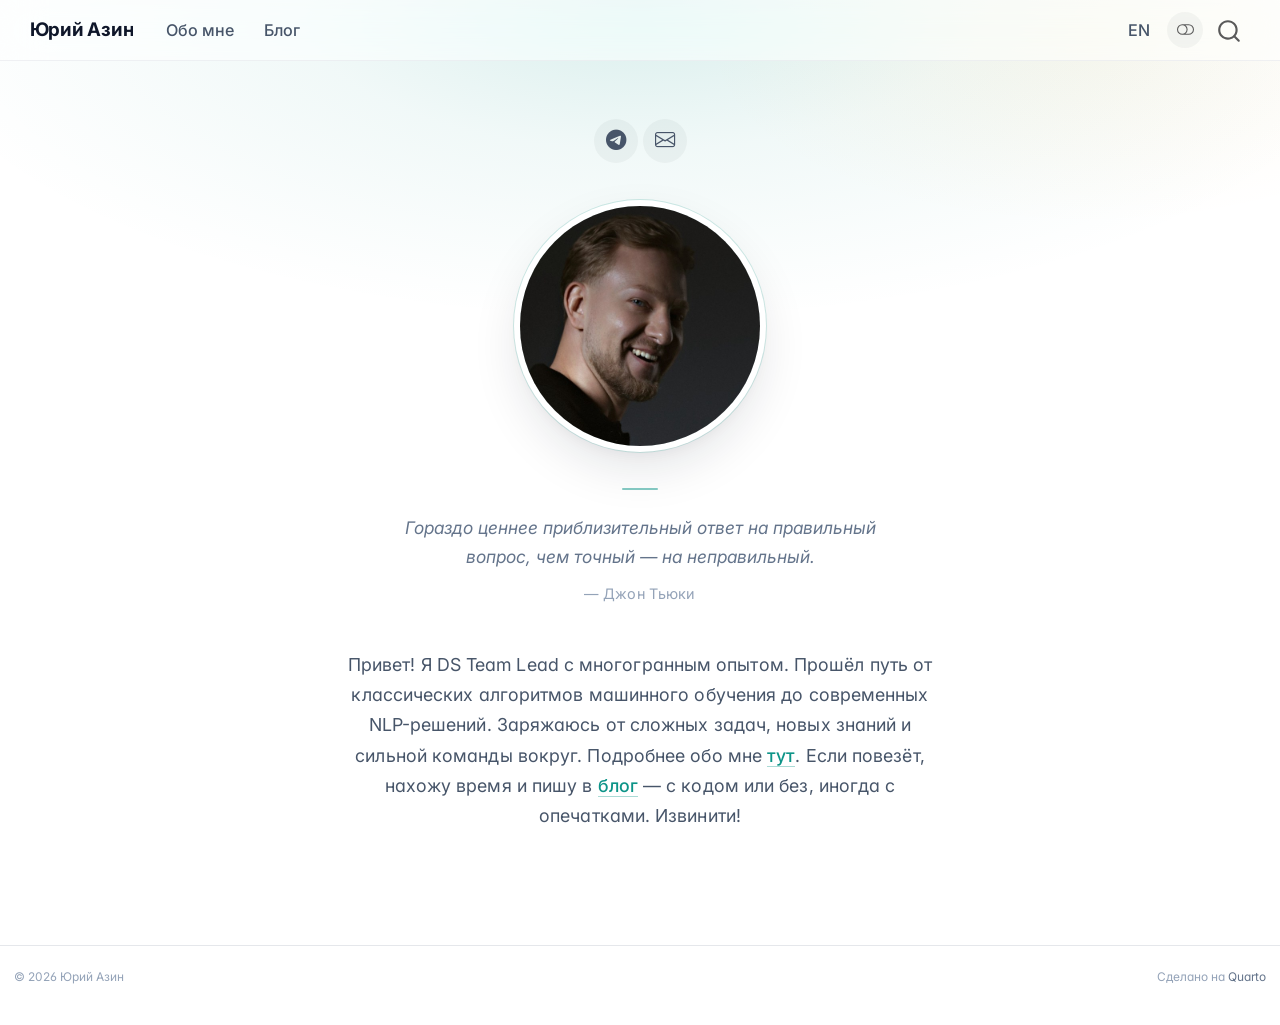
==== index.html @ dbef09c5 "deploy: 8c1075137c1b46c93f8c35273ccd301becf0f461" ====
<!DOCTYPE html>
<html xmlns="http://www.w3.org/1999/xhtml" lang="en" xml:lang="en"><head>

<meta charset="utf-8">
<meta name="generator" content="quarto-1.9.37">

<meta name="viewport" content="width=device-width, initial-scale=1.0, user-scalable=yes">


<title>Юрий Азин — Data Science · ML · NLP – Юрий Азин</title>
<style>
/* Default styles provided by pandoc.
** See https://pandoc.org/MANUAL.html#variables-for-html for config info.
*/
code{white-space: pre-wrap;}
span.smallcaps{font-variant: small-caps;}
div.columns{display: flex; gap: min(4vw, 1.5em);}
div.column{flex: auto; overflow-x: auto;}
div.hanging-indent{margin-left: 1.5em; text-indent: -1.5em;}
ul.task-list{list-style: none;}
ul.task-list li input[type="checkbox"] {
  width: 0.8em;
  margin: 0 0.8em 0.2em -1em; /* quarto-specific, see https://github.com/quarto-dev/quarto-cli/issues/4556 */ 
  vertical-align: middle;
}
/* CSS for syntax highlighting */
html { -webkit-text-size-adjust: 100%; }
pre > code.sourceCode { white-space: pre; position: relative; }
pre > code.sourceCode > span { display: inline-block; line-height: 1.25; }
pre > code.sourceCode > span:empty { height: 1.2em; }
.sourceCode { overflow: visible; }
code.sourceCode > span { color: inherit; text-decoration: inherit; }
div.sourceCode { margin: 1em 0; }
pre.sourceCode { margin: 0; }
@media screen {
div.sourceCode { overflow: auto; }
}
@media print {
pre > code.sourceCode { white-space: pre-wrap; }
pre > code.sourceCode > span { text-indent: -5em; padding-left: 5em; }
}
pre.numberSource code
  { counter-reset: source-line 0; }
pre.numberSource code > span
  { position: relative; left: -4em; counter-increment: source-line; }
pre.numberSource code > span > a:first-child::before
  { content: counter(source-line);
    position: relative; left: -1em; text-align: right; vertical-align: baseline;
    border: none; display: inline-block;
    -webkit-touch-callout: none; -webkit-user-select: none;
    -khtml-user-select: none; -moz-user-select: none;
    -ms-user-select: none; user-select: none;
    padding: 0 4px; width: 4em;
  }
pre.numberSource { margin-left: 3em;  padding-left: 4px; }
div.sourceCode
  {   }
@media screen {
pre > code.sourceCode > span > a:first-child::before { text-decoration: underline; }
}
</style>


<script src="site_libs/quarto-nav/quarto-nav.js"></script>
<script src="site_libs/clipboard/clipboard.min.js"></script>
<script src="site_libs/quarto-search/autocomplete.umd.js"></script>
<script src="site_libs/quarto-search/fuse.min.js"></script>
<script src="site_libs/quarto-search/quarto-search.js"></script>
<meta name="quarto:offset" content="./">
<script src="site_libs/quarto-html/quarto.js" type="module"></script>
<script src="site_libs/quarto-html/tabsets/tabsets.js" type="module"></script>
<script src="site_libs/quarto-html/popper.min.js"></script>
<script src="site_libs/quarto-html/tippy.umd.min.js"></script>
<script src="site_libs/quarto-html/anchor.min.js"></script>
<link href="site_libs/quarto-html/tippy.css" rel="stylesheet">
<link href="site_libs/quarto-html/quarto-syntax-highlighting-c7f20d090c4a6a93f2f603f35975394b.css" rel="stylesheet" class="quarto-color-scheme" id="quarto-text-highlighting-styles">
<link href="site_libs/quarto-html/quarto-syntax-highlighting-dark-76894652a331fa0531f4d7e4de84b889.css" rel="stylesheet" class="quarto-color-scheme quarto-color-alternate" id="quarto-text-highlighting-styles">
<link href="site_libs/quarto-html/quarto-syntax-highlighting-c7f20d090c4a6a93f2f603f35975394b.css" rel="stylesheet" class="quarto-color-scheme-extra" id="quarto-text-highlighting-styles">
<script src="site_libs/bootstrap/bootstrap.min.js"></script>
<link href="site_libs/bootstrap/bootstrap-icons.css" rel="stylesheet">
<link href="site_libs/bootstrap/bootstrap-cbac68687da3de52994483246499e199.min.css" rel="stylesheet" append-hash="true" class="quarto-color-scheme" id="quarto-bootstrap" data-mode="light">
<link href="site_libs/bootstrap/bootstrap-dark-34f11f5c54eaf6b2fd97601cf0307051.min.css" rel="stylesheet" append-hash="true" class="quarto-color-scheme quarto-color-alternate" id="quarto-bootstrap" data-mode="dark">
<link href="site_libs/bootstrap/bootstrap-cbac68687da3de52994483246499e199.min.css" rel="stylesheet" append-hash="true" class="quarto-color-scheme-extra" id="quarto-bootstrap" data-mode="light">
<script id="quarto-search-options" type="application/json">{
  "location": "navbar",
  "copy-button": false,
  "collapse-after": 3,
  "panel-placement": "end",
  "type": "overlay",
  "limit": 50,
  "keyboard-shortcut": [
    "f",
    "/",
    "s"
  ],
  "show-item-context": false,
  "language": {
    "search-no-results-text": "No results",
    "search-matching-documents-text": "matching documents",
    "search-copy-link-title": "Copy link to search",
    "search-hide-matches-text": "Hide additional matches",
    "search-more-match-text": "more match in this document",
    "search-more-matches-text": "more matches in this document",
    "search-clear-button-title": "Clear",
    "search-text-placeholder": "",
    "search-detached-cancel-button-title": "Cancel",
    "search-submit-button-title": "Submit",
    "search-label": "Search"
  }
}</script>
<style>html{ scroll-behavior: smooth; }</style>
<link rel="preconnect" href="https://fonts.googleapis.com">
<link rel="preconnect" href="https://fonts.gstatic.com" crossorigin="">
<link href="https://fonts.googleapis.com/css2?family=Inter:wght@400;500;600;700;800&amp;family=JetBrains+Mono:wght@400;500&amp;display=swap" rel="stylesheet">
<script>
  // Переключатель языка через event delegation — работает даже если
  // пользователь успевает кликнуть до DOMContentLoaded. Ведём НЕ на
  // главную, а на эквивалентную страницу: RU → EN (префикс /en),
  // EN → RU (без него). Позиция скролла переносится через
  // sessionStorage и восстанавливается на новой странице.
  function langTarget(label) {
    var path = window.location.pathname || '/';
    if (label === 'EN') return '/en' + (path === '/' ? '/' : path);
    if (label === 'RU') return path.replace(/^\/en\b/, '') || '/';
    return null;
  }
  // Заодно обновляем href при загрузке — чтобы корректно работали
  // hover-подсказки и "Открыть в новой вкладке"
  document.addEventListener('DOMContentLoaded', function () {
    var origin = window.location.origin;
    var s = window.location.search || '', h = window.location.hash || '';
    document.querySelectorAll('.navbar .nav-link').forEach(function (a) {
      var label = (a.textContent || '').trim();
      var t = langTarget(label);
      if (t) a.href = origin + t + s + h;
    });
  });
  // В dev-окружении у нас два preview-порта (4848 = RU+EN merged,
  // 4849 = только EN). На :4849 клик "RU" не находит файлы — поэтому
  // принудительно ходим через :4848 (где есть оба языка).
  function devOrigin() {
    var origin = window.location.origin;
    var host = window.location.hostname;
    var port = window.location.port;
    if ((host === '127.0.0.1' || host === 'localhost') &&
        (port === '4848' || port === '4849')) {
      return window.location.protocol + '//' + host + ':4848';
    }
    return origin;
  }
  // Главный обработчик — перехват клика
  document.addEventListener('click', function (e) {
    var a = e.target && e.target.closest && e.target.closest('.navbar a.nav-link');
    if (!a) return;
    var label = (a.textContent || '').trim();
    var t = langTarget(label);
    if (!t) return;
    e.preventDefault();
    e.stopPropagation();
    try {
      sessionStorage.setItem('lang-switch', JSON.stringify({
        target: t, scroll: window.scrollY
      }));
    } catch (_) {}
    window.location.href = devOrigin() + t +
      (window.location.search || '') + (window.location.hash || '');
  }, true);
  // На новой странице — восстанавливаем скролл
  window.addEventListener('load', function () {
    try {
      var raw = sessionStorage.getItem('lang-switch');
      if (!raw) return;
      var data = JSON.parse(raw);
      sessionStorage.removeItem('lang-switch');
      if (data.target === window.location.pathname) {
        requestAnimationFrame(function () {
          window.scrollTo(0, data.scroll || 0);
        });
      }
    } catch (_) {}
  });

  // Собираем byline-строку из мета-данных Quarto (дата, время
  // чтения, категории) и кладём её под заголовком, между title
  // и description. Оригинальные блоки скрываем.
  document.addEventListener('DOMContentLoaded', function () {
    var header = document.getElementById('title-block-header');
    if (!header) return;
    var titleBlock = header.querySelector('.quarto-title');
    if (!titleBlock) return;
    var dateEl = header.querySelector('.quarto-title-meta p.date');
    var cats   = header.querySelectorAll('.quarto-category');

    // Reading time: считаем сами по содержимому статьи
    // (Quarto не выводит его в title-block по умолчанию)
    function readingMinutes() {
      var body = document.querySelector('main, #quarto-document-content, article');
      if (!body) return null;
      var text = (body.textContent || '').trim();
      var words = text ? text.split(/\s+/).length : 0;
      if (words < 50) return null;
      return Math.max(1, Math.round(words / 200));
    }

    var parts = [];
    if (dateEl && dateEl.textContent.trim()) {
      parts.push('<span class="bl-date">' + dateEl.textContent.trim() + '</span>');
    }
    var m = readingMinutes();
    if (m) {
      parts.push('<span class="bl-time">' + m + ' мин чтения</span>');
    }
    if (cats.length) {
      var chips = Array.prototype.map.call(cats, function (c) {
        return '<span class="bl-cat">' + c.textContent.trim() + '</span>';
      }).join('');
      parts.push('<span class="bl-cats">' + chips + '</span>');
    }
    if (!parts.length) return;

    var byline = document.createElement('div');
    byline.className = 'post-byline';
    byline.innerHTML = parts.join('<span class="bl-sep">·</span>');
    titleBlock.insertAdjacentElement('afterend', byline);

    var oldMeta = header.querySelector('.quarto-title-meta');
    var oldCats = header.querySelector('.quarto-categories');
    if (oldMeta) oldMeta.style.display = 'none';
    if (oldCats) oldCats.style.display = 'none';
  });

  // Сохраняем позицию скролла при переключении темы. Перехватываем
  // клик в capture-фазе, блокируем инлайн-onclick через
  // stopImmediatePropagation и сами вызываем quartoToggleColorScheme.
  // Скролл восстанавливаем несколько раз (rAF + setTimeout) — после
  // того, как Quarto переколбасит стили и перерасставит элементы.
  document.addEventListener('click', function (e) {
    var t = e.target && e.target.closest && e.target.closest('.quarto-color-scheme-toggle');
    if (!t) return;
    e.preventDefault();
    e.stopImmediatePropagation();
    e.stopPropagation();

    var y = window.scrollY;
    if (typeof window.quartoToggleColorScheme === 'function') {
      window.quartoToggleColorScheme();
    }
    function restore() { window.scrollTo(0, y); }
    restore();
    requestAnimationFrame(restore);
    requestAnimationFrame(function () { requestAnimationFrame(restore); });
    setTimeout(restore, 30);
    setTimeout(restore, 100);
    setTimeout(restore, 250);
  }, true);
</script>


<link rel="stylesheet" href="styles.css">
</head>

<body class="nav-fixed quarto-light"><script id="quarto-html-before-body" type="application/javascript">
    const toggleBodyColorMode = (bsSheetEl) => {
      const mode = bsSheetEl.getAttribute("data-mode");
      const bodyEl = window.document.querySelector("body");
      if (mode === "dark") {
        bodyEl.classList.add("quarto-dark");
        bodyEl.classList.remove("quarto-light");
      } else {
        bodyEl.classList.add("quarto-light");
        bodyEl.classList.remove("quarto-dark");
      }
    }
    const toggleBodyColorPrimary = () => {
      const bsSheetEl = window.document.querySelector("link#quarto-bootstrap:not([rel=disabled-stylesheet])");
      if (bsSheetEl) {
        toggleBodyColorMode(bsSheetEl);
      }
    }
    const setColorSchemeToggle = (alternate) => {
      const toggles = window.document.querySelectorAll('.quarto-color-scheme-toggle');
      for (let i=0; i < toggles.length; i++) {
        const toggle = toggles[i];
        if (toggle) {
          if (alternate) {
            toggle.classList.add("alternate");
          } else {
            toggle.classList.remove("alternate");
          }
        }
      }
    };
    const toggleColorMode = (alternate) => {
      // Switch the stylesheets
      const primaryStylesheets = window.document.querySelectorAll('link.quarto-color-scheme:not(.quarto-color-alternate)');
      const alternateStylesheets = window.document.querySelectorAll('link.quarto-color-scheme.quarto-color-alternate');
      manageTransitions('#quarto-margin-sidebar .nav-link', false);
      if (alternate) {
        // note: dark is layered on light, we don't disable primary!
        enableStylesheet(alternateStylesheets);
        for (const sheetNode of alternateStylesheets) {
          if (sheetNode.id === "quarto-bootstrap") {
            toggleBodyColorMode(sheetNode);
          }
        }
      } else {
        disableStylesheet(alternateStylesheets);
        enableStylesheet(primaryStylesheets)
        toggleBodyColorPrimary();
      }
      manageTransitions('#quarto-margin-sidebar .nav-link', true);
      // Switch the toggles
      setColorSchemeToggle(alternate)
      // Hack to workaround the fact that safari doesn't
      // properly recolor the scrollbar when toggling (#1455)
      if (navigator.userAgent.indexOf('Safari') > 0 && navigator.userAgent.indexOf('Chrome') == -1) {
        manageTransitions("body", false);
        window.scrollTo(0, 1);
        setTimeout(() => {
          window.scrollTo(0, 0);
          manageTransitions("body", true);
        }, 40);
      }
    }
    const disableStylesheet = (stylesheets) => {
      for (let i=0; i < stylesheets.length; i++) {
        const stylesheet = stylesheets[i];
        stylesheet.rel = 'disabled-stylesheet';
      }
    }
    const enableStylesheet = (stylesheets) => {
      for (let i=0; i < stylesheets.length; i++) {
        const stylesheet = stylesheets[i];
        if(stylesheet.rel !== 'stylesheet') { // for Chrome, which will still FOUC without this check
          stylesheet.rel = 'stylesheet';
        }
      }
    }
    const manageTransitions = (selector, allowTransitions) => {
      const els = window.document.querySelectorAll(selector);
      for (let i=0; i < els.length; i++) {
        const el = els[i];
        if (allowTransitions) {
          el.classList.remove('notransition');
        } else {
          el.classList.add('notransition');
        }
      }
    }
    const isFileUrl = () => {
      return window.location.protocol === 'file:';
    }
    const hasAlternateSentinel = () => {
      let styleSentinel = getColorSchemeSentinel();
      if (styleSentinel !== null) {
        return styleSentinel === "alternate";
      } else {
        return false;
      }
    }
    const setStyleSentinel = (alternate) => {
      const value = alternate ? "alternate" : "default";
      if (!isFileUrl()) {
        window.localStorage.setItem("quarto-color-scheme", value);
      } else {
        localAlternateSentinel = value;
      }
    }
    const getColorSchemeSentinel = () => {
      if (!isFileUrl()) {
        const storageValue = window.localStorage.getItem("quarto-color-scheme");
        return storageValue != null ? storageValue : localAlternateSentinel;
      } else {
        return localAlternateSentinel;
      }
    }
    const toggleGiscusIfUsed = (isAlternate, darkModeDefault) => {
      const baseTheme = document.querySelector('#giscus-base-theme')?.value ?? 'light';
      const alternateTheme = document.querySelector('#giscus-alt-theme')?.value ?? 'dark';
      let newTheme = '';
      if(authorPrefersDark) {
        newTheme = isAlternate ? baseTheme : alternateTheme;
      } else {
        newTheme = isAlternate ? alternateTheme : baseTheme;
      }
      const changeGiscusTheme = () => {
        // From: https://github.com/giscus/giscus/issues/336
        const sendMessage = (message) => {
          const iframe = document.querySelector('iframe.giscus-frame');
          if (!iframe) return;
          iframe.contentWindow.postMessage({ giscus: message }, 'https://giscus.app');
        }
        sendMessage({
          setConfig: {
            theme: newTheme
          }
        });
      }
      const isGiscussLoaded = window.document.querySelector('iframe.giscus-frame') !== null;
      if (isGiscussLoaded) {
        changeGiscusTheme();
      }
    };
    const authorPrefersDark = false;
    const darkModeDefault = authorPrefersDark;
      document.querySelector('link#quarto-text-highlighting-styles.quarto-color-scheme-extra').rel = 'disabled-stylesheet';
      document.querySelector('link#quarto-bootstrap.quarto-color-scheme-extra').rel = 'disabled-stylesheet';
    let localAlternateSentinel = darkModeDefault ? 'alternate' : 'default';
    // Dark / light mode switch
    window.quartoToggleColorScheme = () => {
      // Read the current dark / light value
      let toAlternate = !hasAlternateSentinel();
      toggleColorMode(toAlternate);
      setStyleSentinel(toAlternate);
      toggleGiscusIfUsed(toAlternate, darkModeDefault);
      window.dispatchEvent(new Event('resize'));
    };
    // Switch to dark mode if need be
    if (hasAlternateSentinel()) {
      toggleColorMode(true);
    } else {
      toggleColorMode(false);
    }
  </script>

<div id="quarto-search-results"></div>
  <header id="quarto-header" class="headroom fixed-top">
    <nav class="navbar navbar-expand-lg " data-bs-theme="dark">
      <div class="navbar-container container-fluid">
      <div class="navbar-brand-container mx-auto">
    <a class="navbar-brand" href="./index.html">
    <span class="navbar-title">Юрий Азин</span>
    </a>
  </div>
            <div id="quarto-search" class="" title="Search"></div>
          <button class="navbar-toggler" type="button" data-bs-toggle="collapse" data-bs-target="#navbarCollapse" aria-controls="navbarCollapse" role="menu" aria-expanded="false" aria-label="Toggle navigation" onclick="if (window.quartoToggleHeadroom) { window.quartoToggleHeadroom(); }">
  <span class="navbar-toggler-icon"></span>
</button>
          <div class="collapse navbar-collapse" id="navbarCollapse">
            <ul class="navbar-nav navbar-nav-scroll me-auto">
  <li class="nav-item">
    <a class="nav-link" href="./about.html"> 
<span class="menu-text">Обо мне</span></a>
  </li>  
  <li class="nav-item">
    <a class="nav-link" href="./blog.html"> 
<span class="menu-text">Блог</span></a>
  </li>  
</ul>
            <ul class="navbar-nav navbar-nav-scroll ms-auto">
  <li class="nav-item compact">
    <a class="nav-link" href="https://t.me/Zzzabardast"> <i class="bi bi-telegram" role="img" aria-label="Telegram">
</i> 
<span class="menu-text"></span></a>
  </li>  
  <li class="nav-item compact">
    <a class="nav-link" href="mailto:y.azin@mail.ru"> <i class="bi bi-envelope" role="img" aria-label="Email">
</i> 
<span class="menu-text"></span></a>
  </li>  
  <li class="nav-item">
    <a class="nav-link" href="./en/"> 
<span class="menu-text">EN</span></a>
  </li>  
</ul>
          </div> <!-- /navcollapse -->
            <div class="quarto-navbar-tools">
  <a href="" class="quarto-color-scheme-toggle quarto-navigation-tool  px-1" onclick="window.quartoToggleColorScheme(); return false;" title="Toggle dark mode"><i class="bi"></i></a>
</div>
      </div> <!-- /container-fluid -->
    </nav>
</header>
<!-- content -->
<div id="quarto-content" class="quarto-container page-columns page-rows-contents page-layout-full page-navbar">
<!-- sidebar -->
<!-- margin-sidebar -->
    
<!-- main -->
<main class="content column-page" id="quarto-document-content"><header id="title-block-header" class="quarto-title-block"><h1 class="title display-7">Юрий Азин — Data Science · ML · NLP</h1></header>


<header id="title-block-header">
<div class="quarto-title-block"><div><button type="button" class="btn code-tools-button" id="quarto-code-tools-source"><i class="bi"></i> Code</button></div></div>

</header>


<div class="hero-block">
<div class="hero-social">
<p><a href="https://t.me/Zzzabardast" aria-label="Telegram" title="Telegram: @Zzzabardast"><i class="bi bi-telegram"></i></a> <a href="mailto:y.azin@mail.ru" aria-label="Email" title="y.azin@mail.ru"><i class="bi bi-envelope"></i></a></p>
</div>
<p><img src="assets/profile.jpg" alt="Юрий Азин" class="hero-photo"></p>
<blockquote class="blockquote">
<p>Гораздо ценнее приблизительный ответ на правильный вопрос, чем точный — на неправильный.</p>
<p>— Джон Тьюки</p>
</blockquote>
<p>Привет! Я DS Team Lead с многогранным опытом. Прошёл путь от классических алгоритмов машинного обучения до современных NLP-решений. Заряжаюсь от сложных задач, новых знаний и сильной команды вокруг. Подробнее обо мне <a href="./about.html">тут</a>. Если повезёт, нахожу время и пишу в <a href="./blog.html">блог</a> — с кодом или без, иногда с опечатками. Извинити!</p>
</div>


<!-- -->


</main> <!-- /main -->
<script id="quarto-html-after-body" type="application/javascript">
  window.document.addEventListener("DOMContentLoaded", function (event) {
    // Ensure there is a toggle, if there isn't float one in the top right
    if (window.document.querySelector('.quarto-color-scheme-toggle') === null) {
      const a = window.document.createElement('a');
      a.classList.add('top-right');
      a.classList.add('quarto-color-scheme-toggle');
      a.href = "";
      a.onclick = function() { try { window.quartoToggleColorScheme(); } catch {} return false; };
      const i = window.document.createElement("i");
      i.classList.add('bi');
      a.appendChild(i);
      window.document.body.appendChild(a);
    }
    setColorSchemeToggle(hasAlternateSentinel())
    const icon = "";
    const anchorJS = new window.AnchorJS();
    anchorJS.options = {
      placement: 'right',
      icon: icon
    };
    anchorJS.add('.anchored');
    const isCodeAnnotation = (el) => {
      for (const clz of el.classList) {
        if (clz.startsWith('code-annotation-')) {                     
          return true;
        }
      }
      return false;
    }
    const onCopySuccess = function(e) {
      // button target
      const button = e.trigger;
      // don't keep focus
      button.blur();
      // flash "checked"
      button.classList.add('code-copy-button-checked');
      var currentTitle = button.getAttribute("title");
      button.setAttribute("title", "Copied!");
      let tooltip;
      if (window.bootstrap) {
        button.setAttribute("data-bs-toggle", "tooltip");
        button.setAttribute("data-bs-placement", "left");
        button.setAttribute("data-bs-title", "Copied!");
        tooltip = new bootstrap.Tooltip(button, 
          { trigger: "manual", 
            customClass: "code-copy-button-tooltip",
            offset: [0, -8]});
        tooltip.show();    
      }
      setTimeout(function() {
        if (tooltip) {
          tooltip.hide();
          button.removeAttribute("data-bs-title");
          button.removeAttribute("data-bs-toggle");
          button.removeAttribute("data-bs-placement");
        }
        button.setAttribute("title", currentTitle);
        button.classList.remove('code-copy-button-checked');
      }, 1000);
      // clear code selection
      e.clearSelection();
    }
    const getTextToCopy = function(trigger) {
      const outerScaffold = trigger.parentElement.cloneNode(true);
      const codeEl = outerScaffold.querySelector('code');
      for (const childEl of codeEl.children) {
        if (isCodeAnnotation(childEl)) {
          childEl.remove();
        }
      }
      return codeEl.innerText;
    }
    const clipboard = new window.ClipboardJS('.code-copy-button:not([data-in-quarto-modal])', {
      text: getTextToCopy
    });
    clipboard.on('success', onCopySuccess);
    if (window.document.getElementById('quarto-embedded-source-code-modal')) {
      const clipboardModal = new window.ClipboardJS('.code-copy-button[data-in-quarto-modal]', {
        text: getTextToCopy,
        container: window.document.getElementById('quarto-embedded-source-code-modal')
      });
      clipboardModal.on('success', onCopySuccess);
    }
    const viewSource = window.document.getElementById('quarto-view-source') ||
                       window.document.getElementById('quarto-code-tools-source');
    if (viewSource) {
      const sourceUrl = viewSource.getAttribute("data-quarto-source-url");
      viewSource.addEventListener("click", function(e) {
        if (sourceUrl) {
          // rstudio viewer pane
          if (/\bcapabilities=\b/.test(window.location)) {
            window.open(sourceUrl);
          } else {
            window.location.href = sourceUrl;
          }
        } else {
          const modal = new bootstrap.Modal(document.getElementById('quarto-embedded-source-code-modal'));
          modal.show();
        }
        return false;
      });
    }
    function toggleCodeHandler(show) {
      return function(e) {
        const detailsSrc = window.document.querySelectorAll(".cell > details > .sourceCode");
        for (let i=0; i<detailsSrc.length; i++) {
          const details = detailsSrc[i].parentElement;
          if (show) {
            details.open = true;
          } else {
            details.removeAttribute("open");
          }
        }
        const cellCodeDivs = window.document.querySelectorAll(".cell > .sourceCode");
        const fromCls = show ? "hidden" : "unhidden";
        const toCls = show ? "unhidden" : "hidden";
        for (let i=0; i<cellCodeDivs.length; i++) {
          const codeDiv = cellCodeDivs[i];
          if (codeDiv.classList.contains(fromCls)) {
            codeDiv.classList.remove(fromCls);
            codeDiv.classList.add(toCls);
          } 
        }
        return false;
      }
    }
    const hideAllCode = window.document.getElementById("quarto-hide-all-code");
    if (hideAllCode) {
      hideAllCode.addEventListener("click", toggleCodeHandler(false));
    }
    const showAllCode = window.document.getElementById("quarto-show-all-code");
    if (showAllCode) {
      showAllCode.addEventListener("click", toggleCodeHandler(true));
    }
      var localhostRegex = new RegExp(/^(?:http|https):\/\/localhost\:?[0-9]*\//);
      var mailtoRegex = new RegExp(/^mailto:/);
        var filterRegex = new RegExp("https:\/\/AzinY\.github\.io");
      var isInternal = (href) => {
          return filterRegex.test(href) || localhostRegex.test(href) || mailtoRegex.test(href);
      }
      // Inspect non-navigation links and adorn them if external
     var links = window.document.querySelectorAll('a[href]:not(.nav-link):not(.navbar-brand):not(.toc-action):not(.sidebar-link):not(.sidebar-item-toggle):not(.pagination-link):not(.no-external):not([aria-hidden]):not(.dropdown-item):not(.quarto-navigation-tool):not(.about-link)');
      for (var i=0; i<links.length; i++) {
        const link = links[i];
        if (!isInternal(link.href)) {
          // undo the damage that might have been done by quarto-nav.js in the case of
          // links that we want to consider external
          if (link.dataset.originalHref !== undefined) {
            link.href = link.dataset.originalHref;
          }
        }
      }
    function tippyHover(el, contentFn, onTriggerFn, onUntriggerFn) {
      const config = {
        allowHTML: true,
        maxWidth: 500,
        delay: 100,
        arrow: false,
        appendTo: function(el) {
            return el.parentElement;
        },
        interactive: true,
        interactiveBorder: 10,
        theme: 'quarto',
        placement: 'bottom-start',
      };
      if (contentFn) {
        config.content = contentFn;
      }
      if (onTriggerFn) {
        config.onTrigger = onTriggerFn;
      }
      if (onUntriggerFn) {
        config.onUntrigger = onUntriggerFn;
      }
      window.tippy(el, config); 
    }
    const noterefs = window.document.querySelectorAll('a[role="doc-noteref"]');
    for (var i=0; i<noterefs.length; i++) {
      const ref = noterefs[i];
      tippyHover(ref, function() {
        // use id or data attribute instead here
        let href = ref.getAttribute('data-footnote-href') || ref.getAttribute('href');
        try { href = new URL(href).hash; } catch {}
        const id = href.replace(/^#\/?/, "");
        const note = window.document.getElementById(id);
        if (note) {
          return note.innerHTML;
        } else {
          return "";
        }
      });
    }
    const xrefs = window.document.querySelectorAll('a.quarto-xref');
    const processXRef = (id, note) => {
      // Strip column container classes
      const stripColumnClz = (el) => {
        el.classList.remove("page-full", "page-columns");
        if (el.children) {
          for (const child of el.children) {
            stripColumnClz(child);
          }
        }
      }
      stripColumnClz(note)
      if (id === null || id.startsWith('sec-')) {
        // Special case sections, only their first couple elements
        const container = document.createElement("div");
        if (note.children && note.children.length > 2) {
          container.appendChild(note.children[0].cloneNode(true));
          for (let i = 1; i < note.children.length; i++) {
            const child = note.children[i];
            if (child.tagName === "P" && child.innerText === "") {
              continue;
            } else {
              container.appendChild(child.cloneNode(true));
              break;
            }
          }
          if (window.Quarto?.typesetMath) {
            window.Quarto.typesetMath(container);
          }
          return container.innerHTML
        } else {
          if (window.Quarto?.typesetMath) {
            window.Quarto.typesetMath(note);
          }
          return note.innerHTML;
        }
      } else {
        // Remove any anchor links if they are present
        const anchorLink = note.querySelector('a.anchorjs-link');
        if (anchorLink) {
          anchorLink.remove();
        }
        if (window.Quarto?.typesetMath) {
          window.Quarto.typesetMath(note);
        }
        if (note.classList.contains("callout")) {
          return note.outerHTML;
        } else {
          return note.innerHTML;
        }
      }
    }
    for (var i=0; i<xrefs.length; i++) {
      const xref = xrefs[i];
      tippyHover(xref, undefined, function(instance) {
        instance.disable();
        let url = xref.getAttribute('href');
        let hash = undefined; 
        if (url.startsWith('#')) {
          hash = url;
        } else {
          try { hash = new URL(url).hash; } catch {}
        }
        if (hash) {
          const id = hash.replace(/^#\/?/, "");
          const note = window.document.getElementById(id);
          if (note !== null) {
            try {
              const html = processXRef(id, note.cloneNode(true));
              instance.setContent(html);
            } finally {
              instance.enable();
              instance.show();
            }
          } else {
            // See if we can fetch this
            fetch(url.split('#')[0])
            .then(res => res.text())
            .then(html => {
              const parser = new DOMParser();
              const htmlDoc = parser.parseFromString(html, "text/html");
              const note = htmlDoc.getElementById(id);
              if (note !== null) {
                const html = processXRef(id, note);
                instance.setContent(html);
              } 
            }).finally(() => {
              instance.enable();
              instance.show();
            });
          }
        } else {
          // See if we can fetch a full url (with no hash to target)
          // This is a special case and we should probably do some content thinning / targeting
          fetch(url)
          .then(res => res.text())
          .then(html => {
            const parser = new DOMParser();
            const htmlDoc = parser.parseFromString(html, "text/html");
            const note = htmlDoc.querySelector('main.content');
            if (note !== null) {
              // This should only happen for chapter cross references
              // (since there is no id in the URL)
              // remove the first header
              if (note.children.length > 0 && note.children[0].tagName === "HEADER") {
                note.children[0].remove();
              }
              const html = processXRef(null, note);
              instance.setContent(html);
            } 
          }).finally(() => {
            instance.enable();
            instance.show();
          });
        }
      }, function(instance) {
      });
    }
        let selectedAnnoteEl;
        const selectorForAnnotation = ( cell, annotation) => {
          let cellAttr = 'data-code-cell="' + cell + '"';
          let lineAttr = 'data-code-annotation="' +  annotation + '"';
          const selector = 'span[' + cellAttr + '][' + lineAttr + ']';
          return selector;
        }
        const selectCodeLines = (annoteEl) => {
          const doc = window.document;
          const targetCell = annoteEl.getAttribute("data-target-cell");
          const targetAnnotation = annoteEl.getAttribute("data-target-annotation");
          const annoteSpan = window.document.querySelector(selectorForAnnotation(targetCell, targetAnnotation));
          const lines = annoteSpan.getAttribute("data-code-lines").split(",");
          const lineIds = lines.map((line) => {
            return targetCell + "-" + line;
          })
          let top = null;
          let height = null;
          let parent = null;
          if (lineIds.length > 0) {
              //compute the position of the single el (top and bottom and make a div)
              const el = window.document.getElementById(lineIds[0]);
              top = el.offsetTop;
              height = el.offsetHeight;
              parent = el.parentElement.parentElement;
            if (lineIds.length > 1) {
              const lastEl = window.document.getElementById(lineIds[lineIds.length - 1]);
              const bottom = lastEl.offsetTop + lastEl.offsetHeight;
              height = bottom - top;
            }
            if (top !== null && height !== null && parent !== null) {
              // cook up a div (if necessary) and position it 
              let div = window.document.getElementById("code-annotation-line-highlight");
              if (div === null) {
                div = window.document.createElement("div");
                div.setAttribute("id", "code-annotation-line-highlight");
                div.style.position = 'absolute';
                parent.appendChild(div);
              }
              div.style.top = top - 2 + "px";
              div.style.height = height + 4 + "px";
              div.style.left = 0;
              let gutterDiv = window.document.getElementById("code-annotation-line-highlight-gutter");
              if (gutterDiv === null) {
                gutterDiv = window.document.createElement("div");
                gutterDiv.setAttribute("id", "code-annotation-line-highlight-gutter");
                gutterDiv.style.position = 'absolute';
                const codeCell = window.document.getElementById(targetCell);
                const gutter = codeCell.querySelector('.code-annotation-gutter');
                gutter.appendChild(gutterDiv);
              }
              gutterDiv.style.top = top - 2 + "px";
              gutterDiv.style.height = height + 4 + "px";
            }
            selectedAnnoteEl = annoteEl;
          }
        };
        const unselectCodeLines = () => {
          const elementsIds = ["code-annotation-line-highlight", "code-annotation-line-highlight-gutter"];
          elementsIds.forEach((elId) => {
            const div = window.document.getElementById(elId);
            if (div) {
              div.remove();
            }
          });
          selectedAnnoteEl = undefined;
        };
          // Handle positioning of the toggle
      window.addEventListener(
        "resize",
        throttle(() => {
          elRect = undefined;
          if (selectedAnnoteEl) {
            selectCodeLines(selectedAnnoteEl);
          }
        }, 10)
      );
      function throttle(fn, ms) {
      let throttle = false;
      let timer;
        return (...args) => {
          if(!throttle) { // first call gets through
              fn.apply(this, args);
              throttle = true;
          } else { // all the others get throttled
              if(timer) clearTimeout(timer); // cancel #2
              timer = setTimeout(() => {
                fn.apply(this, args);
                timer = throttle = false;
              }, ms);
          }
        };
      }
        // Attach click handler to the DT
        const annoteDls = window.document.querySelectorAll('dt[data-target-cell]');
        for (const annoteDlNode of annoteDls) {
          annoteDlNode.addEventListener('click', (event) => {
            const clickedEl = event.target;
            if (clickedEl !== selectedAnnoteEl) {
              unselectCodeLines();
              const activeEl = window.document.querySelector('dt[data-target-cell].code-annotation-active');
              if (activeEl) {
                activeEl.classList.remove('code-annotation-active');
              }
              selectCodeLines(clickedEl);
              clickedEl.classList.add('code-annotation-active');
            } else {
              // Unselect the line
              unselectCodeLines();
              clickedEl.classList.remove('code-annotation-active');
            }
          });
        }
    const findCites = (el) => {
      const parentEl = el.parentElement;
      if (parentEl) {
        const cites = parentEl.dataset.cites;
        if (cites) {
          return {
            el,
            cites: cites.split(' ')
          };
        } else {
          return findCites(el.parentElement)
        }
      } else {
        return undefined;
      }
    };
    var bibliorefs = window.document.querySelectorAll('a[role="doc-biblioref"]');
    for (var i=0; i<bibliorefs.length; i++) {
      const ref = bibliorefs[i];
      const citeInfo = findCites(ref);
      if (citeInfo) {
        tippyHover(citeInfo.el, function() {
          var popup = window.document.createElement('div');
          citeInfo.cites.forEach(function(cite) {
            var citeDiv = window.document.createElement('div');
            citeDiv.classList.add('hanging-indent');
            citeDiv.classList.add('csl-entry');
            var biblioDiv = window.document.getElementById('ref-' + cite);
            if (biblioDiv) {
              citeDiv.innerHTML = biblioDiv.innerHTML;
            }
            popup.appendChild(citeDiv);
          });
          return popup.innerHTML;
        });
      }
    }
  });
  </script><div class="modal fade" id="quarto-embedded-source-code-modal" tabindex="-1" aria-labelledby="quarto-embedded-source-code-modal-label" aria-hidden="true"><div class="modal-dialog modal-dialog-scrollable"><div class="modal-content"><div class="modal-header"><h5 class="modal-title" id="quarto-embedded-source-code-modal-label">Source Code</h5><button class="btn-close" data-bs-dismiss="modal"></button></div><div class="modal-body"><div class="">
<div class="code-copy-outer-scaffold"><div class="sourceCode" id="cb1" data-shortcodes="false"><pre class="sourceCode markdown code-with-copy"><code class="sourceCode markdown"><span id="cb1-1"><a href="#cb1-1" aria-hidden="true" tabindex="-1"></a><span class="co">---</span></span>
<span id="cb1-2"><a href="#cb1-2" aria-hidden="true" tabindex="-1"></a><span class="an">title:</span><span class="co"> "Юрий Азин — Data Science · ML · NLP"</span></span>
<span id="cb1-3"><a href="#cb1-3" aria-hidden="true" tabindex="-1"></a><span class="an">title-block-style:</span><span class="co"> none</span></span>
<span id="cb1-4"><a href="#cb1-4" aria-hidden="true" tabindex="-1"></a><span class="an">toc:</span><span class="co"> false</span></span>
<span id="cb1-5"><a href="#cb1-5" aria-hidden="true" tabindex="-1"></a><span class="an">page-layout:</span><span class="co"> full</span></span>
<span id="cb1-6"><a href="#cb1-6" aria-hidden="true" tabindex="-1"></a><span class="co">---</span></span>
<span id="cb1-7"><a href="#cb1-7" aria-hidden="true" tabindex="-1"></a></span>
<span id="cb1-8"><a href="#cb1-8" aria-hidden="true" tabindex="-1"></a>::: {.hero-block}</span>
<span id="cb1-9"><a href="#cb1-9" aria-hidden="true" tabindex="-1"></a></span>
<span id="cb1-10"><a href="#cb1-10" aria-hidden="true" tabindex="-1"></a><span class="dt">&lt;</span><span class="kw">div</span><span class="ot"> class</span><span class="op">=</span><span class="st">"hero-social"</span><span class="dt">&gt;</span></span>
<span id="cb1-11"><a href="#cb1-11" aria-hidden="true" tabindex="-1"></a>  <span class="dt">&lt;</span><span class="kw">a</span><span class="ot"> href</span><span class="op">=</span><span class="st">"https://t.me/Zzzabardast"</span><span class="ot"> aria-label</span><span class="op">=</span><span class="st">"Telegram"</span><span class="ot"> title</span><span class="op">=</span><span class="st">"Telegram: @Zzzabardast"</span><span class="dt">&gt;&lt;</span><span class="kw">i</span><span class="ot"> class</span><span class="op">=</span><span class="st">"bi bi-telegram"</span><span class="dt">&gt;&lt;/</span><span class="kw">i</span><span class="dt">&gt;&lt;/</span><span class="kw">a</span><span class="dt">&gt;</span></span>
<span id="cb1-12"><a href="#cb1-12" aria-hidden="true" tabindex="-1"></a>  <span class="dt">&lt;</span><span class="kw">a</span><span class="ot"> href</span><span class="op">=</span><span class="st">"mailto:y.azin@mail.ru"</span><span class="ot"> aria-label</span><span class="op">=</span><span class="st">"Email"</span><span class="ot"> title</span><span class="op">=</span><span class="st">"y.azin@mail.ru"</span><span class="dt">&gt;&lt;</span><span class="kw">i</span><span class="ot"> class</span><span class="op">=</span><span class="st">"bi bi-envelope"</span><span class="dt">&gt;&lt;/</span><span class="kw">i</span><span class="dt">&gt;&lt;/</span><span class="kw">a</span><span class="dt">&gt;</span></span>
<span id="cb1-13"><a href="#cb1-13" aria-hidden="true" tabindex="-1"></a><span class="dt">&lt;/</span><span class="kw">div</span><span class="dt">&gt;</span></span>
<span id="cb1-14"><a href="#cb1-14" aria-hidden="true" tabindex="-1"></a></span>
<span id="cb1-15"><a href="#cb1-15" aria-hidden="true" tabindex="-1"></a><span class="dt">&lt;</span><span class="kw">img</span><span class="ot"> src</span><span class="op">=</span><span class="st">"assets/profile.jpg"</span><span class="ot"> alt</span><span class="op">=</span><span class="st">"Юрий Азин"</span><span class="ot"> class</span><span class="op">=</span><span class="st">"hero-photo"</span><span class="dt">&gt;</span></span>
<span id="cb1-16"><a href="#cb1-16" aria-hidden="true" tabindex="-1"></a></span>
<span id="cb1-17"><a href="#cb1-17" aria-hidden="true" tabindex="-1"></a><span class="at">&gt; Гораздо ценнее приблизительный ответ на правильный вопрос,</span></span>
<span id="cb1-18"><a href="#cb1-18" aria-hidden="true" tabindex="-1"></a><span class="at">&gt; чем точный — на неправильный.</span></span>
<span id="cb1-19"><a href="#cb1-19" aria-hidden="true" tabindex="-1"></a><span class="at">&gt;</span></span>
<span id="cb1-20"><a href="#cb1-20" aria-hidden="true" tabindex="-1"></a><span class="at">&gt; — Джон Тьюки</span></span>
<span id="cb1-21"><a href="#cb1-21" aria-hidden="true" tabindex="-1"></a></span>
<span id="cb1-22"><a href="#cb1-22" aria-hidden="true" tabindex="-1"></a>Привет! Я DS Team Lead с многогранным опытом. Прошёл путь от</span>
<span id="cb1-23"><a href="#cb1-23" aria-hidden="true" tabindex="-1"></a>классических алгоритмов машинного обучения до современных</span>
<span id="cb1-24"><a href="#cb1-24" aria-hidden="true" tabindex="-1"></a>NLP-решений. Заряжаюсь от сложных задач, новых знаний</span>
<span id="cb1-25"><a href="#cb1-25" aria-hidden="true" tabindex="-1"></a>и сильной команды вокруг. Подробнее обо мне <span class="co">[</span><span class="ot">тут</span><span class="co">](about.qmd)</span>. Если повезёт,</span>
<span id="cb1-26"><a href="#cb1-26" aria-hidden="true" tabindex="-1"></a>нахожу время и пишу в <span class="co">[</span><span class="ot">блог</span><span class="co">](blog.qmd)</span> — с кодом или без,</span>
<span id="cb1-27"><a href="#cb1-27" aria-hidden="true" tabindex="-1"></a>иногда с опечатками. Извинити!</span>
<span id="cb1-28"><a href="#cb1-28" aria-hidden="true" tabindex="-1"></a></span>
<span id="cb1-29"><a href="#cb1-29" aria-hidden="true" tabindex="-1"></a>:::</span></code></pre></div><button title="Copy to Clipboard" class="code-copy-button" data-in-quarto-modal=""><i class="bi"></i></button></div>
</div></div></div></div></div>
</div> <!-- /content -->
<footer class="footer">
  <div class="nav-footer">
    <div class="nav-footer-left">
<p>© 2026 Юрий Азин</p>
</div>   
    <div class="nav-footer-center">
      &nbsp;
    </div>
    <div class="nav-footer-right">
<p>Сделано на <a href="https://quarto.org">Quarto</a></p>
</div>
  </div>
</footer>




<script src="site_libs/quarto-html/zenscroll-min.js"></script>
</body></html>
---- site_libs/quarto-html/tippy.css ----
.tippy-box[data-animation=fade][data-state=hidden]{opacity:0}[data-tippy-root]{max-width:calc(100vw - 10px)}.tippy-box{position:relative;background-color:#333;color:#fff;border-radius:4px;font-size:14px;line-height:1.4;white-space:normal;outline:0;transition-property:transform,visibility,opacity}.tippy-box[data-placement^=top]>.tippy-arrow{bottom:0}.tippy-box[data-placement^=top]>.tippy-arrow:before{bottom:-7px;left:0;border-width:8px 8px 0;border-top-color:initial;transform-origin:center top}.tippy-box[data-placement^=bottom]>.tippy-arrow{top:0}.tippy-box[data-placement^=bottom]>.tippy-arrow:before{top:-7px;left:0;border-width:0 8px 8px;border-bottom-color:initial;transform-origin:center bottom}.tippy-box[data-placement^=left]>.tippy-arrow{right:0}.tippy-box[data-placement^=left]>.tippy-arrow:before{border-width:8px 0 8px 8px;border-left-color:initial;right:-7px;transform-origin:center left}.tippy-box[data-placement^=right]>.tippy-arrow{left:0}.tippy-box[data-placement^=right]>.tippy-arrow:before{left:-7px;border-width:8px 8px 8px 0;border-right-color:initial;transform-origin:center right}.tippy-box[data-inertia][data-state=visible]{transition-timing-function:cubic-bezier(.54,1.5,.38,1.11)}.tippy-arrow{width:16px;height:16px;color:#333}.tippy-arrow:before{content:"";position:absolute;border-color:transparent;border-style:solid}.tippy-content{position:relative;padding:5px 9px;z-index:1}
---- site_libs/quarto-html/quarto-syntax-highlighting-c7f20d090c4a6a93f2f603f35975394b.css ----
/* quarto syntax highlight colors */
:root {
  --quarto-hl-al-color: #ff5555;
  --quarto-hl-an-color: #6a737d;
  --quarto-hl-at-color: #d73a49;
  --quarto-hl-bn-color: #005cc5;
  --quarto-hl-bu-color: #d73a49;
  --quarto-hl-ch-color: #032f62;
  --quarto-hl-co-color: #6a737d;
  --quarto-hl-cv-color: #6a737d;
  --quarto-hl-cn-color: #005cc5;
  --quarto-hl-cf-color: #d73a49;
  --quarto-hl-dt-color: #d73a49;
  --quarto-hl-dv-color: #005cc5;
  --quarto-hl-do-color: #6a737d;
  --quarto-hl-er-color: #ff5555;
  --quarto-hl-ex-color: #d73a49;
  --quarto-hl-fl-color: #005cc5;
  --quarto-hl-fu-color: #6f42c1;
  --quarto-hl-im-color: #032f62;
  --quarto-hl-in-color: #6a737d;
  --quarto-hl-kw-color: #d73a49;
  --quarto-hl-op-color: #24292e;
  --quarto-hl-pp-color: #d73a49;
  --quarto-hl-re-color: #6a737d;
  --quarto-hl-sc-color: #005cc5;
  --quarto-hl-ss-color: #032f62;
  --quarto-hl-st-color: #032f62;
  --quarto-hl-va-color: #e36209;
  --quarto-hl-vs-color: #032f62;
  --quarto-hl-wa-color: #ff5555;
}

/* other quarto variables */
:root {
  --quarto-font-monospace: "JetBrains Mono", "SF Mono", "Cascadia Mono", "Fira Code", "Lucida Console", Monaco, monospace;
}

/* syntax highlight based on Pandoc's rules */
pre > code.sourceCode > span {
  color: #24292e;
}

code.sourceCode > span {
  color: #24292e;
}

div.sourceCode,
div.sourceCode pre.sourceCode {
  color: #24292e;
}

/* Normal */
code span {
  color: #24292e;
}

/* Alert */
code span.al {
  font-weight: bold;
  color: #ff5555;
}

/* Annotation */
code span.an {
  color: #6a737d;
}

/* Attribute */
code span.at {
  color: #d73a49;
}

/* BaseN */
code span.bn {
  color: #005cc5;
}

/* BuiltIn */
code span.bu {
  color: #d73a49;
}

/* ControlFlow */
code span.cf {
  color: #d73a49;
}

/* Char */
code span.ch {
  color: #032f62;
}

/* Constant */
code span.cn {
  color: #005cc5;
}

/* Comment */
code span.co {
  color: #6a737d;
}

/* CommentVar */
code span.cv {
  color: #6a737d;
}

/* Documentation */
code span.do {
  color: #6a737d;
}

/* DataType */
code span.dt {
  color: #d73a49;
}

/* DecVal */
code span.dv {
  color: #005cc5;
}

/* Error */
code span.er {
  color: #ff5555;
  text-decoration: underline;
}

/* Extension */
code span.ex {
  font-weight: bold;
  color: #d73a49;
}

/* Float */
code span.fl {
  color: #005cc5;
}

/* Function */
code span.fu {
  color: #6f42c1;
}

/* Import */
code span.im {
  color: #032f62;
}

/* Information */
code span.in {
  color: #6a737d;
}

/* Keyword */
code span.kw {
  color: #d73a49;
}

/* Operator */
code span.op {
  color: #24292e;
}

/* Preprocessor */
code span.pp {
  color: #d73a49;
}

/* RegionMarker */
code span.re {
  color: #6a737d;
}

/* SpecialChar */
code span.sc {
  color: #005cc5;
}

/* SpecialString */
code span.ss {
  color: #032f62;
}

/* String */
code span.st {
  color: #032f62;
}

/* Variable */
code span.va {
  color: #e36209;
}

/* VerbatimString */
code span.vs {
  color: #032f62;
}

/* Warning */
code span.wa {
  color: #ff5555;
}

.prevent-inlining {
  content: "</";
}

/*# sourceMappingURL=942f6af81ff3c670aa83c6374c49d90d.css.map */
---- site_libs/quarto-html/quarto-syntax-highlighting-dark-76894652a331fa0531f4d7e4de84b889.css ----
/* quarto syntax highlight colors */
:root {
  --quarto-hl-al-color: #ff5555;
  --quarto-hl-an-color: #6a737d;
  --quarto-hl-at-color: #f97583;
  --quarto-hl-bn-color: #79b8ff;
  --quarto-hl-bu-color: #f97583;
  --quarto-hl-ch-color: #9ecbff;
  --quarto-hl-co-color: #6a737d;
  --quarto-hl-cv-color: #6a737d;
  --quarto-hl-cn-color: #79b8ff;
  --quarto-hl-cf-color: #f97583;
  --quarto-hl-dt-color: #f97583;
  --quarto-hl-dv-color: #79b8ff;
  --quarto-hl-do-color: #6a737d;
  --quarto-hl-er-color: #ff5555;
  --quarto-hl-ex-color: #f97583;
  --quarto-hl-fl-color: #79b8ff;
  --quarto-hl-fu-color: #b392f0;
  --quarto-hl-im-color: #9ecbff;
  --quarto-hl-in-color: #6a737d;
  --quarto-hl-kw-color: #f97583;
  --quarto-hl-op-color: #e1e4e8;
  --quarto-hl-pp-color: #f97583;
  --quarto-hl-re-color: #6a737d;
  --quarto-hl-sc-color: #79b8ff;
  --quarto-hl-ss-color: #9ecbff;
  --quarto-hl-st-color: #9ecbff;
  --quarto-hl-va-color: #ffab70;
  --quarto-hl-vs-color: #9ecbff;
  --quarto-hl-wa-color: #ff5555;
}

/* other quarto variables */
:root {
  --quarto-font-monospace: "JetBrains Mono", "SF Mono", "Cascadia Mono", "Fira Code", "Lucida Console", Monaco, monospace;
}

/* syntax highlight based on Pandoc's rules */
pre > code.sourceCode > span {
  color: #e1e4e8;
}

code.sourceCode > span {
  color: #e1e4e8;
}

div.sourceCode,
div.sourceCode pre.sourceCode {
  color: #e1e4e8;
}

/* Normal */
code span {
  color: #e1e4e8;
}

/* Alert */
code span.al {
  font-weight: bold;
  color: #ff5555;
}

/* Annotation */
code span.an {
  color: #6a737d;
}

/* Attribute */
code span.at {
  color: #f97583;
}

/* BaseN */
code span.bn {
  color: #79b8ff;
}

/* BuiltIn */
code span.bu {
  color: #f97583;
}

/* ControlFlow */
code span.cf {
  color: #f97583;
}

/* Char */
code span.ch {
  color: #9ecbff;
}

/* Constant */
code span.cn {
  color: #79b8ff;
}

/* Comment */
code span.co {
  color: #6a737d;
}

/* CommentVar */
code span.cv {
  color: #6a737d;
}

/* Documentation */
code span.do {
  color: #6a737d;
}

/* DataType */
code span.dt {
  color: #f97583;
}

/* DecVal */
code span.dv {
  color: #79b8ff;
}

/* Error */
code span.er {
  color: #ff5555;
  text-decoration: underline;
}

/* Extension */
code span.ex {
  font-weight: bold;
  color: #f97583;
}

/* Float */
code span.fl {
  color: #79b8ff;
}

/* Function */
code span.fu {
  color: #b392f0;
}

/* Import */
code span.im {
  color: #9ecbff;
}

/* Information */
code span.in {
  color: #6a737d;
}

/* Keyword */
code span.kw {
  color: #f97583;
}

/* Operator */
code span.op {
  color: #e1e4e8;
}

/* Preprocessor */
code span.pp {
  color: #f97583;
}

/* RegionMarker */
code span.re {
  color: #6a737d;
}

/* SpecialChar */
code span.sc {
  color: #79b8ff;
}

/* SpecialString */
code span.ss {
  color: #9ecbff;
}

/* String */
code span.st {
  color: #9ecbff;
}

/* Variable */
code span.va {
  color: #ffab70;
}

/* VerbatimString */
code span.vs {
  color: #9ecbff;
}

/* Warning */
code span.wa {
  color: #ff5555;
}

.prevent-inlining {
  content: "</";
}

/*# sourceMappingURL=fb11dfa6027b3f04c52b59688691c644.css.map */
---- site_libs/quarto-html/quarto-syntax-highlighting-c7f20d090c4a6a93f2f603f35975394b.css ----
/* quarto syntax highlight colors */
:root {
  --quarto-hl-al-color: #ff5555;
  --quarto-hl-an-color: #6a737d;
  --quarto-hl-at-color: #d73a49;
  --quarto-hl-bn-color: #005cc5;
  --quarto-hl-bu-color: #d73a49;
  --quarto-hl-ch-color: #032f62;
  --quarto-hl-co-color: #6a737d;
  --quarto-hl-cv-color: #6a737d;
  --quarto-hl-cn-color: #005cc5;
  --quarto-hl-cf-color: #d73a49;
  --quarto-hl-dt-color: #d73a49;
  --quarto-hl-dv-color: #005cc5;
  --quarto-hl-do-color: #6a737d;
  --quarto-hl-er-color: #ff5555;
  --quarto-hl-ex-color: #d73a49;
  --quarto-hl-fl-color: #005cc5;
  --quarto-hl-fu-color: #6f42c1;
  --quarto-hl-im-color: #032f62;
  --quarto-hl-in-color: #6a737d;
  --quarto-hl-kw-color: #d73a49;
  --quarto-hl-op-color: #24292e;
  --quarto-hl-pp-color: #d73a49;
  --quarto-hl-re-color: #6a737d;
  --quarto-hl-sc-color: #005cc5;
  --quarto-hl-ss-color: #032f62;
  --quarto-hl-st-color: #032f62;
  --quarto-hl-va-color: #e36209;
  --quarto-hl-vs-color: #032f62;
  --quarto-hl-wa-color: #ff5555;
}

/* other quarto variables */
:root {
  --quarto-font-monospace: "JetBrains Mono", "SF Mono", "Cascadia Mono", "Fira Code", "Lucida Console", Monaco, monospace;
}

/* syntax highlight based on Pandoc's rules */
pre > code.sourceCode > span {
  color: #24292e;
}

code.sourceCode > span {
  color: #24292e;
}

div.sourceCode,
div.sourceCode pre.sourceCode {
  color: #24292e;
}

/* Normal */
code span {
  color: #24292e;
}

/* Alert */
code span.al {
  font-weight: bold;
  color: #ff5555;
}

/* Annotation */
code span.an {
  color: #6a737d;
}

/* Attribute */
code span.at {
  color: #d73a49;
}

/* BaseN */
code span.bn {
  color: #005cc5;
}

/* BuiltIn */
code span.bu {
  color: #d73a49;
}

/* ControlFlow */
code span.cf {
  color: #d73a49;
}

/* Char */
code span.ch {
  color: #032f62;
}

/* Constant */
code span.cn {
  color: #005cc5;
}

/* Comment */
code span.co {
  color: #6a737d;
}

/* CommentVar */
code span.cv {
  color: #6a737d;
}

/* Documentation */
code span.do {
  color: #6a737d;
}

/* DataType */
code span.dt {
  color: #d73a49;
}

/* DecVal */
code span.dv {
  color: #005cc5;
}

/* Error */
code span.er {
  color: #ff5555;
  text-decoration: underline;
}

/* Extension */
code span.ex {
  font-weight: bold;
  color: #d73a49;
}

/* Float */
code span.fl {
  color: #005cc5;
}

/* Function */
code span.fu {
  color: #6f42c1;
}

/* Import */
code span.im {
  color: #032f62;
}

/* Information */
code span.in {
  color: #6a737d;
}

/* Keyword */
code span.kw {
  color: #d73a49;
}

/* Operator */
code span.op {
  color: #24292e;
}

/* Preprocessor */
code span.pp {
  color: #d73a49;
}

/* RegionMarker */
code span.re {
  color: #6a737d;
}

/* SpecialChar */
code span.sc {
  color: #005cc5;
}

/* SpecialString */
code span.ss {
  color: #032f62;
}

/* String */
code span.st {
  color: #032f62;
}

/* Variable */
code span.va {
  color: #e36209;
}

/* VerbatimString */
code span.vs {
  color: #032f62;
}

/* Warning */
code span.wa {
  color: #ff5555;
}

.prevent-inlining {
  content: "</";
}

/*# sourceMappingURL=942f6af81ff3c670aa83c6374c49d90d.css.map */
---- styles.css ----
/* Дополнительные правки поверх theme.scss
   (основной стиль теперь в theme.scss; этот файл — для частных tweaks) */
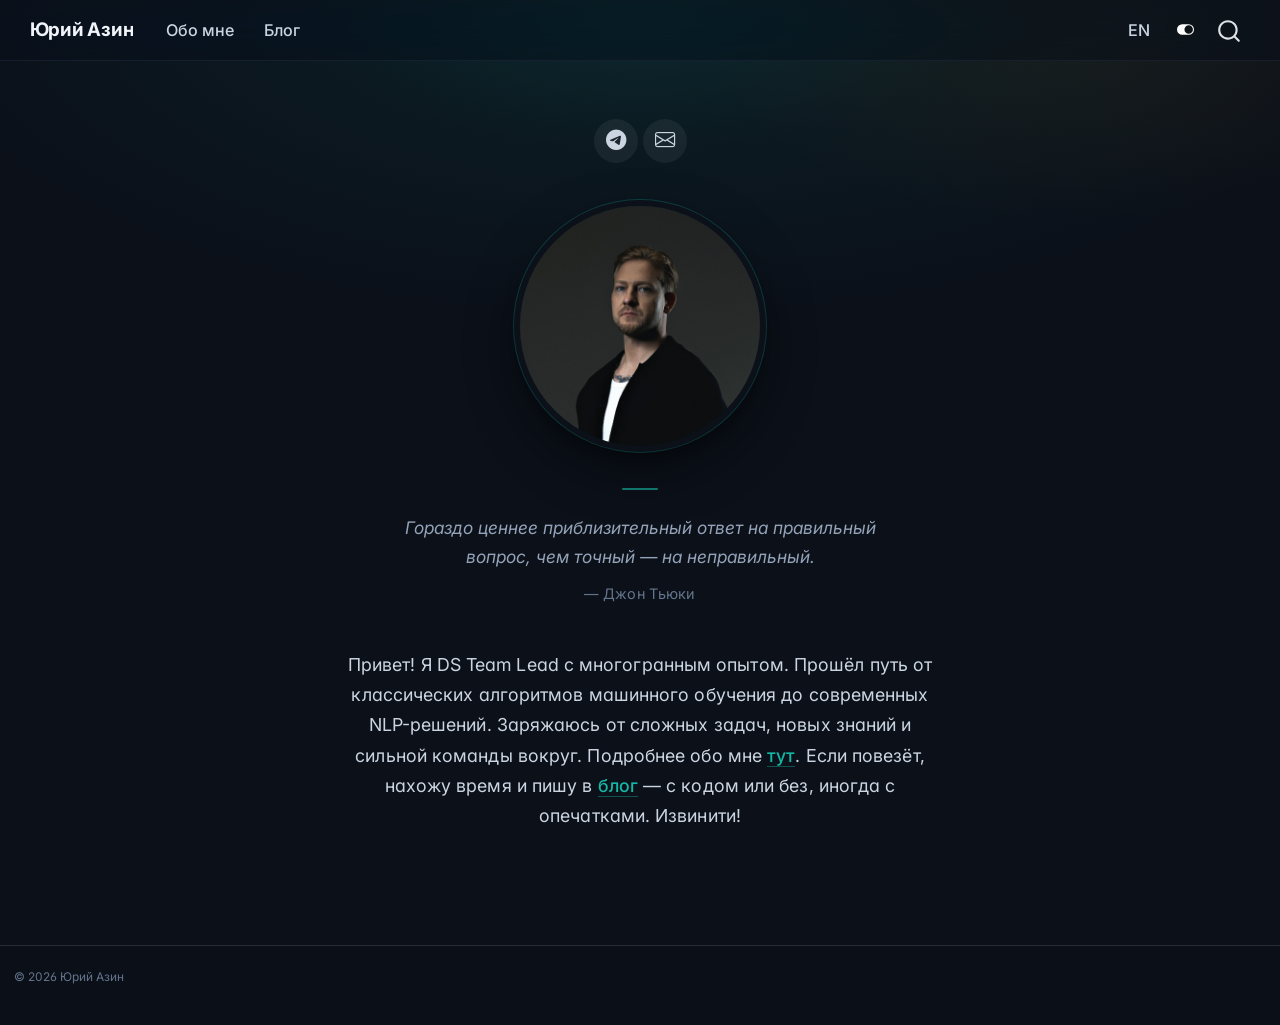
==== commit 6cc32d4d: "deploy: 4fb2db2b979041f404104e18dc909ba99662187c" ====
--- a/index.html
+++ b/index.html
@@ -23,41 +23,6 @@
   margin: 0 0.8em 0.2em -1em; /* quarto-specific, see https://github.com/quarto-dev/quarto-cli/issues/4556 */ 
   vertical-align: middle;
 }
-/* CSS for syntax highlighting */
-html { -webkit-text-size-adjust: 100%; }
-pre > code.sourceCode { white-space: pre; position: relative; }
-pre > code.sourceCode > span { display: inline-block; line-height: 1.25; }
-pre > code.sourceCode > span:empty { height: 1.2em; }
-.sourceCode { overflow: visible; }
-code.sourceCode > span { color: inherit; text-decoration: inherit; }
-div.sourceCode { margin: 1em 0; }
-pre.sourceCode { margin: 0; }
-@media screen {
-div.sourceCode { overflow: auto; }
-}
-@media print {
-pre > code.sourceCode { white-space: pre-wrap; }
-pre > code.sourceCode > span { text-indent: -5em; padding-left: 5em; }
-}
-pre.numberSource code
-  { counter-reset: source-line 0; }
-pre.numberSource code > span
-  { position: relative; left: -4em; counter-increment: source-line; }
-pre.numberSource code > span > a:first-child::before
-  { content: counter(source-line);
-    position: relative; left: -1em; text-align: right; vertical-align: baseline;
-    border: none; display: inline-block;
-    -webkit-touch-callout: none; -webkit-user-select: none;
-    -khtml-user-select: none; -moz-user-select: none;
-    -ms-user-select: none; user-select: none;
-    padding: 0 4px; width: 4em;
-  }
-pre.numberSource { margin-left: 3em;  padding-left: 4px; }
-div.sourceCode
-  {   }
-@media screen {
-pre > code.sourceCode > span > a:first-child::before { text-decoration: underline; }
-}
 </style>
 
 
@@ -75,12 +40,10 @@
 <link href="site_libs/quarto-html/tippy.css" rel="stylesheet">
 <link href="site_libs/quarto-html/quarto-syntax-highlighting-c7f20d090c4a6a93f2f603f35975394b.css" rel="stylesheet" class="quarto-color-scheme" id="quarto-text-highlighting-styles">
 <link href="site_libs/quarto-html/quarto-syntax-highlighting-dark-76894652a331fa0531f4d7e4de84b889.css" rel="stylesheet" class="quarto-color-scheme quarto-color-alternate" id="quarto-text-highlighting-styles">
-<link href="site_libs/quarto-html/quarto-syntax-highlighting-c7f20d090c4a6a93f2f603f35975394b.css" rel="stylesheet" class="quarto-color-scheme-extra" id="quarto-text-highlighting-styles">
 <script src="site_libs/bootstrap/bootstrap.min.js"></script>
 <link href="site_libs/bootstrap/bootstrap-icons.css" rel="stylesheet">
 <link href="site_libs/bootstrap/bootstrap-cbac68687da3de52994483246499e199.min.css" rel="stylesheet" append-hash="true" class="quarto-color-scheme" id="quarto-bootstrap" data-mode="light">
 <link href="site_libs/bootstrap/bootstrap-dark-34f11f5c54eaf6b2fd97601cf0307051.min.css" rel="stylesheet" append-hash="true" class="quarto-color-scheme quarto-color-alternate" id="quarto-bootstrap" data-mode="dark">
-<link href="site_libs/bootstrap/bootstrap-cbac68687da3de52994483246499e199.min.css" rel="stylesheet" append-hash="true" class="quarto-color-scheme-extra" id="quarto-bootstrap" data-mode="light">
 <script id="quarto-search-options" type="application/json">{
   "location": "navbar",
   "copy-button": false,
@@ -259,7 +222,7 @@
 <link rel="stylesheet" href="styles.css">
 </head>
 
-<body class="nav-fixed quarto-light"><script id="quarto-html-before-body" type="application/javascript">
+<body class="nav-fixed quarto-dark"><script id="quarto-html-before-body" type="application/javascript">
     const toggleBodyColorMode = (bsSheetEl) => {
       const mode = bsSheetEl.getAttribute("data-mode");
       const bodyEl = window.document.querySelector("body");
@@ -401,10 +364,8 @@
         changeGiscusTheme();
       }
     };
-    const authorPrefersDark = false;
+    const authorPrefersDark = true;
     const darkModeDefault = authorPrefersDark;
-      document.querySelector('link#quarto-text-highlighting-styles.quarto-color-scheme-extra').rel = 'disabled-stylesheet';
-      document.querySelector('link#quarto-bootstrap.quarto-color-scheme-extra').rel = 'disabled-stylesheet';
     let localAlternateSentinel = darkModeDefault ? 'alternate' : 'default';
     // Dark / light mode switch
     window.quartoToggleColorScheme = () => {
@@ -480,7 +441,7 @@
 
 
 <header id="title-block-header">
-<div class="quarto-title-block"><div><button type="button" class="btn code-tools-button" id="quarto-code-tools-source"><i class="bi"></i> Code</button></div></div>
+
 
 </header>
 
@@ -497,8 +458,6 @@
 <p>Привет! Я DS Team Lead с многогранным опытом. Прошёл путь от классических алгоритмов машинного обучения до современных NLP-решений. Заряжаюсь от сложных задач, новых знаний и сильной команды вокруг. Подробнее обо мне <a href="./about.html">тут</a>. Если повезёт, нахожу время и пишу в <a href="./blog.html">блог</a> — с кодом или без, иногда с опечатками. Извинити!</p>
 </div>
 
-
-<!-- -->
 
 
 </main> <!-- /main -->
@@ -585,57 +544,6 @@
         container: window.document.getElementById('quarto-embedded-source-code-modal')
       });
       clipboardModal.on('success', onCopySuccess);
-    }
-    const viewSource = window.document.getElementById('quarto-view-source') ||
-                       window.document.getElementById('quarto-code-tools-source');
-    if (viewSource) {
-      const sourceUrl = viewSource.getAttribute("data-quarto-source-url");
-      viewSource.addEventListener("click", function(e) {
-        if (sourceUrl) {
-          // rstudio viewer pane
-          if (/\bcapabilities=\b/.test(window.location)) {
-            window.open(sourceUrl);
-          } else {
-            window.location.href = sourceUrl;
-          }
-        } else {
-          const modal = new bootstrap.Modal(document.getElementById('quarto-embedded-source-code-modal'));
-          modal.show();
-        }
-        return false;
-      });
-    }
-    function toggleCodeHandler(show) {
-      return function(e) {
-        const detailsSrc = window.document.querySelectorAll(".cell > details > .sourceCode");
-        for (let i=0; i<detailsSrc.length; i++) {
-          const details = detailsSrc[i].parentElement;
-          if (show) {
-            details.open = true;
-          } else {
-            details.removeAttribute("open");
-          }
-        }
-        const cellCodeDivs = window.document.querySelectorAll(".cell > .sourceCode");
-        const fromCls = show ? "hidden" : "unhidden";
-        const toCls = show ? "unhidden" : "hidden";
-        for (let i=0; i<cellCodeDivs.length; i++) {
-          const codeDiv = cellCodeDivs[i];
-          if (codeDiv.classList.contains(fromCls)) {
-            codeDiv.classList.remove(fromCls);
-            codeDiv.classList.add(toCls);
-          } 
-        }
-        return false;
-      }
-    }
-    const hideAllCode = window.document.getElementById("quarto-hide-all-code");
-    if (hideAllCode) {
-      hideAllCode.addEventListener("click", toggleCodeHandler(false));
-    }
-    const showAllCode = window.document.getElementById("quarto-show-all-code");
-    if (showAllCode) {
-      showAllCode.addEventListener("click", toggleCodeHandler(true));
     }
       var localhostRegex = new RegExp(/^(?:http|https):\/\/localhost\:?[0-9]*\//);
       var mailtoRegex = new RegExp(/^mailto:/);
@@ -965,37 +873,7 @@
       }
     }
   });
-  </script><div class="modal fade" id="quarto-embedded-source-code-modal" tabindex="-1" aria-labelledby="quarto-embedded-source-code-modal-label" aria-hidden="true"><div class="modal-dialog modal-dialog-scrollable"><div class="modal-content"><div class="modal-header"><h5 class="modal-title" id="quarto-embedded-source-code-modal-label">Source Code</h5><button class="btn-close" data-bs-dismiss="modal"></button></div><div class="modal-body"><div class="">
-<div class="code-copy-outer-scaffold"><div class="sourceCode" id="cb1" data-shortcodes="false"><pre class="sourceCode markdown code-with-copy"><code class="sourceCode markdown"><span id="cb1-1"><a href="#cb1-1" aria-hidden="true" tabindex="-1"></a><span class="co">---</span></span>
-<span id="cb1-2"><a href="#cb1-2" aria-hidden="true" tabindex="-1"></a><span class="an">title:</span><span class="co"> "Юрий Азин — Data Science · ML · NLP"</span></span>
-<span id="cb1-3"><a href="#cb1-3" aria-hidden="true" tabindex="-1"></a><span class="an">title-block-style:</span><span class="co"> none</span></span>
-<span id="cb1-4"><a href="#cb1-4" aria-hidden="true" tabindex="-1"></a><span class="an">toc:</span><span class="co"> false</span></span>
-<span id="cb1-5"><a href="#cb1-5" aria-hidden="true" tabindex="-1"></a><span class="an">page-layout:</span><span class="co"> full</span></span>
-<span id="cb1-6"><a href="#cb1-6" aria-hidden="true" tabindex="-1"></a><span class="co">---</span></span>
-<span id="cb1-7"><a href="#cb1-7" aria-hidden="true" tabindex="-1"></a></span>
-<span id="cb1-8"><a href="#cb1-8" aria-hidden="true" tabindex="-1"></a>::: {.hero-block}</span>
-<span id="cb1-9"><a href="#cb1-9" aria-hidden="true" tabindex="-1"></a></span>
-<span id="cb1-10"><a href="#cb1-10" aria-hidden="true" tabindex="-1"></a><span class="dt">&lt;</span><span class="kw">div</span><span class="ot"> class</span><span class="op">=</span><span class="st">"hero-social"</span><span class="dt">&gt;</span></span>
-<span id="cb1-11"><a href="#cb1-11" aria-hidden="true" tabindex="-1"></a>  <span class="dt">&lt;</span><span class="kw">a</span><span class="ot"> href</span><span class="op">=</span><span class="st">"https://t.me/Zzzabardast"</span><span class="ot"> aria-label</span><span class="op">=</span><span class="st">"Telegram"</span><span class="ot"> title</span><span class="op">=</span><span class="st">"Telegram: @Zzzabardast"</span><span class="dt">&gt;&lt;</span><span class="kw">i</span><span class="ot"> class</span><span class="op">=</span><span class="st">"bi bi-telegram"</span><span class="dt">&gt;&lt;/</span><span class="kw">i</span><span class="dt">&gt;&lt;/</span><span class="kw">a</span><span class="dt">&gt;</span></span>
-<span id="cb1-12"><a href="#cb1-12" aria-hidden="true" tabindex="-1"></a>  <span class="dt">&lt;</span><span class="kw">a</span><span class="ot"> href</span><span class="op">=</span><span class="st">"mailto:y.azin@mail.ru"</span><span class="ot"> aria-label</span><span class="op">=</span><span class="st">"Email"</span><span class="ot"> title</span><span class="op">=</span><span class="st">"y.azin@mail.ru"</span><span class="dt">&gt;&lt;</span><span class="kw">i</span><span class="ot"> class</span><span class="op">=</span><span class="st">"bi bi-envelope"</span><span class="dt">&gt;&lt;/</span><span class="kw">i</span><span class="dt">&gt;&lt;/</span><span class="kw">a</span><span class="dt">&gt;</span></span>
-<span id="cb1-13"><a href="#cb1-13" aria-hidden="true" tabindex="-1"></a><span class="dt">&lt;/</span><span class="kw">div</span><span class="dt">&gt;</span></span>
-<span id="cb1-14"><a href="#cb1-14" aria-hidden="true" tabindex="-1"></a></span>
-<span id="cb1-15"><a href="#cb1-15" aria-hidden="true" tabindex="-1"></a><span class="dt">&lt;</span><span class="kw">img</span><span class="ot"> src</span><span class="op">=</span><span class="st">"assets/profile.jpg"</span><span class="ot"> alt</span><span class="op">=</span><span class="st">"Юрий Азин"</span><span class="ot"> class</span><span class="op">=</span><span class="st">"hero-photo"</span><span class="dt">&gt;</span></span>
-<span id="cb1-16"><a href="#cb1-16" aria-hidden="true" tabindex="-1"></a></span>
-<span id="cb1-17"><a href="#cb1-17" aria-hidden="true" tabindex="-1"></a><span class="at">&gt; Гораздо ценнее приблизительный ответ на правильный вопрос,</span></span>
-<span id="cb1-18"><a href="#cb1-18" aria-hidden="true" tabindex="-1"></a><span class="at">&gt; чем точный — на неправильный.</span></span>
-<span id="cb1-19"><a href="#cb1-19" aria-hidden="true" tabindex="-1"></a><span class="at">&gt;</span></span>
-<span id="cb1-20"><a href="#cb1-20" aria-hidden="true" tabindex="-1"></a><span class="at">&gt; — Джон Тьюки</span></span>
-<span id="cb1-21"><a href="#cb1-21" aria-hidden="true" tabindex="-1"></a></span>
-<span id="cb1-22"><a href="#cb1-22" aria-hidden="true" tabindex="-1"></a>Привет! Я DS Team Lead с многогранным опытом. Прошёл путь от</span>
-<span id="cb1-23"><a href="#cb1-23" aria-hidden="true" tabindex="-1"></a>классических алгоритмов машинного обучения до современных</span>
-<span id="cb1-24"><a href="#cb1-24" aria-hidden="true" tabindex="-1"></a>NLP-решений. Заряжаюсь от сложных задач, новых знаний</span>
-<span id="cb1-25"><a href="#cb1-25" aria-hidden="true" tabindex="-1"></a>и сильной команды вокруг. Подробнее обо мне <span class="co">[</span><span class="ot">тут</span><span class="co">](about.qmd)</span>. Если повезёт,</span>
-<span id="cb1-26"><a href="#cb1-26" aria-hidden="true" tabindex="-1"></a>нахожу время и пишу в <span class="co">[</span><span class="ot">блог</span><span class="co">](blog.qmd)</span> — с кодом или без,</span>
-<span id="cb1-27"><a href="#cb1-27" aria-hidden="true" tabindex="-1"></a>иногда с опечатками. Извинити!</span>
-<span id="cb1-28"><a href="#cb1-28" aria-hidden="true" tabindex="-1"></a></span>
-<span id="cb1-29"><a href="#cb1-29" aria-hidden="true" tabindex="-1"></a>:::</span></code></pre></div><button title="Copy to Clipboard" class="code-copy-button" data-in-quarto-modal=""><i class="bi"></i></button></div>
-</div></div></div></div></div>
+  </script>
 </div> <!-- /content -->
 <footer class="footer">
   <div class="nav-footer">
@@ -1006,8 +884,8 @@
       &nbsp;
     </div>
     <div class="nav-footer-right">
-<p>Сделано на <a href="https://quarto.org">Quarto</a></p>
-</div>
+      &nbsp;
+    </div>
   </div>
 </footer>
 
